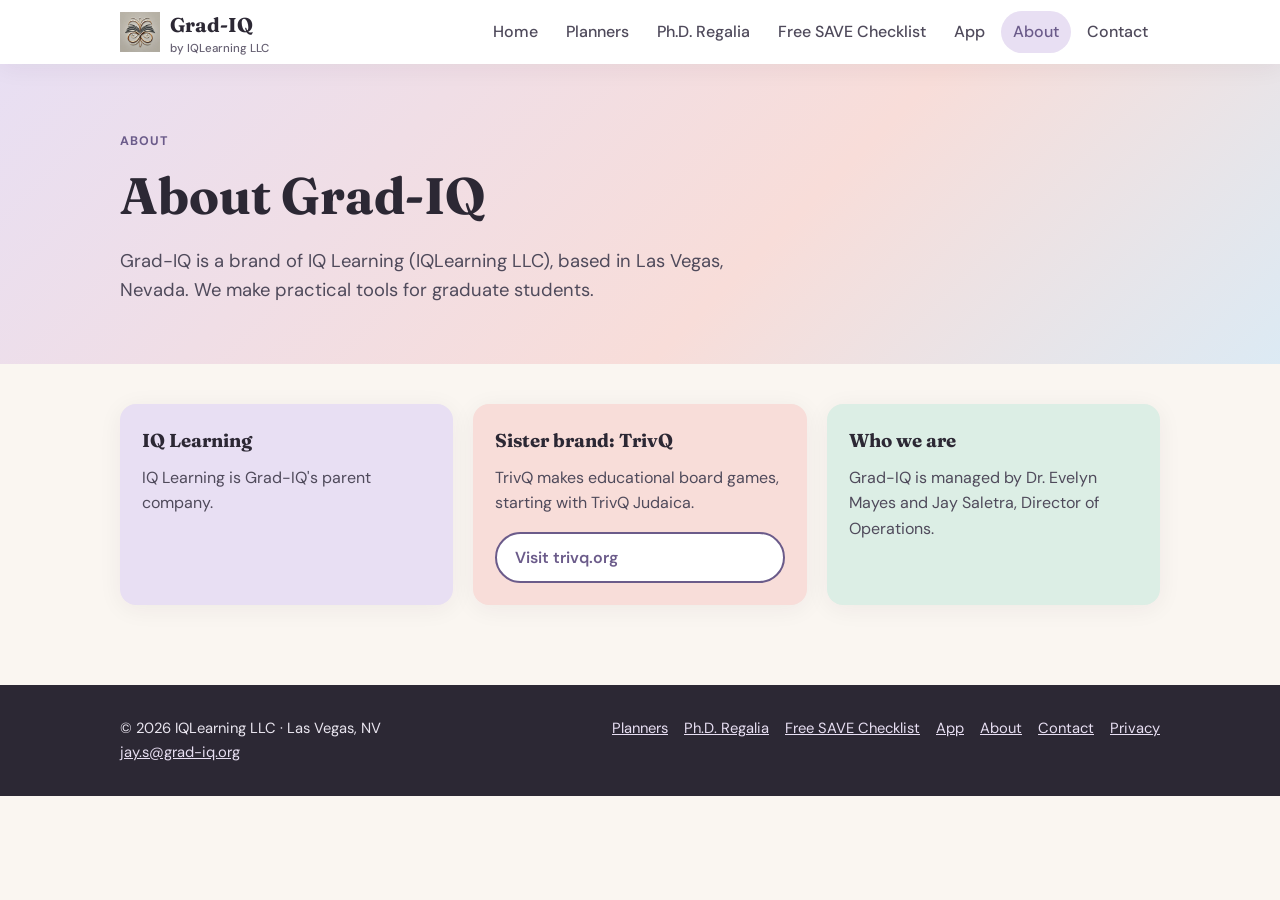
==== about.html @ cc01a392 "grad-iq.org site preview" ====
<!doctype html><html lang="en"><head><meta charset="utf-8"><meta name="viewport" content="width=device-width,initial-scale=1">
<title>About · Grad-IQ</title><meta name="description" content="About Grad-IQ and IQ Learning."><link rel="icon" href="assets/img/favicon.svg"><link rel="stylesheet" href="assets/site.css"></head><body>
<header><div class="wrap bar"><a class="brand" href="index.html"><img src="assets/img/iq-learning-logo.png" alt="IQ Learning logo"><span>Grad-IQ<small>by IQLearning LLC</small></span></a>
<button class="menu" aria-expanded="false" aria-controls="nav">Menu</button><nav id="nav" aria-label="Main"><ul><li><a href="index.html">Home</a></li><li><a href="planners.html">Planners</a></li><li><a href="regalia.html">Ph.D. Regalia</a></li><li><a href="save-checklist.html">Free SAVE Checklist</a></li><li><a href="app.html">App</a></li><li><a href="about.html" aria-current="page">About</a></li><li><a href="contact.html">Contact</a></li></ul></nav></div></header>
<main><div class="hero"><div class="wrap"><p class="eyebrow">About</p><h1>About Grad-IQ</h1><p class="lede">Grad-IQ is a brand of IQ Learning (IQLearning LLC), based in Las Vegas, Nevada. We make practical tools for graduate students.</p></div></div>
<section><div class="wrap grid"><div class="card tint4"><h3>IQ Learning</h3><p>IQ Learning is Grad-IQ's parent company.</p></div>
<div class="card tint3"><h3>Sister brand: TrivQ</h3><p>TrivQ makes educational board games, starting with TrivQ Judaica.</p><div class="spacer"></div><a class="btn" href="https://trivq.org" target="_blank" rel="noopener">Visit trivq.org</a></div>
<div class="card tint1"><h3>Who we are</h3><p>Grad-IQ is managed by Dr. Evelyn Mayes and Jay Saletra, Director of Operations.</p></div></div></section></main>
<footer><div class="wrap cols"><div>© 2026 IQLearning LLC · Las Vegas, NV<br><a href="mailto:jay.s@grad-iq.org">jay.s@grad-iq.org</a></div>
<ul><li><a href="planners.html">Planners</a></li><li><a href="regalia.html">Ph.D. Regalia</a></li><li><a href="save-checklist.html">Free SAVE Checklist</a></li><li><a href="app.html">App</a></li><li><a href="about.html">About</a></li><li><a href="contact.html">Contact</a></li><li><a href="privacy.html">Privacy</a></li></ul></div></footer>
<script src="assets/config.js"></script><script src="assets/site.js"></script></body></html>
---- assets/site.css ----
@font-face{font-family:"DM Sans";src:url("fonts/dmsans.woff2") format("woff2");font-weight:400 700;font-display:swap}
@font-face{font-family:"Fraunces";src:url("fonts/fraunces.woff2") format("woff2");font-weight:500 700;font-display:swap}
:root{--cream:#faf6f1;--cream-deep:#f3ebe3;--blush-soft:#f8ddd9;--lavender-soft:#e8dff3;--mint-soft:#dceee5;--sky-soft:#dceaf4;--ink:#2c2834;--ink-soft:#4f4a5b;--muted:#676173;--plum:#6b5b8a;--plum-2:#8a6fa8;--gold:#b8892b;--shadow:0 4px 24px rgba(44,40,52,.06);--shadow-lg:0 12px 40px rgba(44,40,52,.1);--r:16px;--font:"DM Sans",system-ui,sans-serif;--display:"Fraunces",Georgia,serif}
*{box-sizing:border-box}body{margin:0;background:var(--cream);color:var(--ink);font:16px/1.6 var(--font)}
a{color:var(--plum)}img{max-width:100%;display:block}
.wrap{max-width:1080px;margin:0 auto;padding:0 20px}
h1,h2,h3{font-family:var(--display);line-height:1.2;margin:.2em 0 .4em}h1{font-size:clamp(2rem,6vw,3.2rem)}h2{font-size:clamp(1.5rem,4vw,2.1rem)}
header{background:#fff;box-shadow:var(--shadow);position:sticky;top:0;z-index:10}
.bar{display:flex;align-items:center;justify-content:space-between;gap:12px;min-height:64px}
.brand{display:flex;align-items:center;gap:10px;text-decoration:none;color:var(--ink);font-family:var(--display);font-weight:700;font-size:1.25rem}
.brand img{height:40px;width:auto}.brand small{display:block;font:500 .72rem var(--font);color:var(--muted)}
nav ul{list-style:none;margin:0;padding:0;display:flex;gap:4px;flex-wrap:wrap}
nav a{display:block;padding:8px 12px;border-radius:999px;text-decoration:none;color:var(--ink-soft);font-weight:500}
nav a:hover,nav a[aria-current]{background:var(--lavender-soft);color:var(--plum)}
.menu{display:none;background:none;border:1px solid var(--cream-deep);border-radius:10px;padding:8px 12px;font:600 1rem var(--font);color:var(--ink)}
@media(max-width:860px){.menu{display:block}nav{display:none;position:absolute;left:0;right:0;top:64px;background:#fff;box-shadow:var(--shadow-lg);padding:8px 16px 16px}nav.open{display:block}nav ul{flex-direction:column}}
.hero{padding:56px 0 40px;background:linear-gradient(135deg,var(--lavender-soft),var(--blush-soft) 60%,var(--sky-soft))}
.eyebrow{text-transform:uppercase;letter-spacing:.08em;font-size:.78rem;font-weight:700;color:var(--plum)}
.lede{font-size:1.15rem;color:var(--ink-soft);max-width:640px}
section{padding:40px 0}
.grid{display:grid;gap:20px;grid-template-columns:repeat(auto-fill,minmax(260px,1fr))}
.card{background:#fff;border-radius:var(--r);box-shadow:var(--shadow);padding:22px;display:flex;flex-direction:column}
.card.tint1{background:var(--mint-soft)}.card.tint2{background:var(--sky-soft)}.card.tint3{background:var(--blush-soft)}.card.tint4{background:var(--lavender-soft)}
.card p{color:var(--ink-soft);margin:.3em 0 1em}.card .spacer{flex:1}
.shot{border-radius:12px;background:var(--cream-deep);aspect-ratio:3/4;object-fit:cover;object-position:top;width:100%;margin-bottom:14px}
.price{font-family:var(--display);font-size:1.6rem;font-weight:700}
.btns{display:flex;flex-wrap:wrap;gap:10px}
.btn{display:inline-block;padding:11px 18px;border-radius:999px;font-weight:600;text-decoration:none;border:2px solid var(--plum);color:var(--plum);background:#fff}
.btn.primary{background:var(--plum);color:#fff}.btn.primary:hover{background:var(--plum-2)}
.btn.disabled{border-color:#cfc8d8;color:var(--muted);background:var(--cream-deep);cursor:not-allowed}
.note{font-size:.88rem;color:var(--muted)}
.split{display:grid;gap:28px;grid-template-columns:1fr}@media(min-width:800px){.split{grid-template-columns:1.2fr .8fr;align-items:center}}
.prose{max-width:760px}.prose h2{font-size:1.35rem;margin-top:1.6em}
.tag{display:inline-block;background:var(--cream-deep);border-radius:999px;padding:3px 10px;font-size:.8rem;font-weight:600;color:var(--ink-soft)}
footer{background:var(--ink);color:#e9e5ef;padding:32px 0;margin-top:40px;font-size:.92rem}footer a{color:#e8dff3}
footer .cols{display:flex;flex-wrap:wrap;gap:16px 28px;justify-content:space-between}footer ul{list-style:none;padding:0;margin:0;display:flex;flex-wrap:wrap;gap:6px 16px}
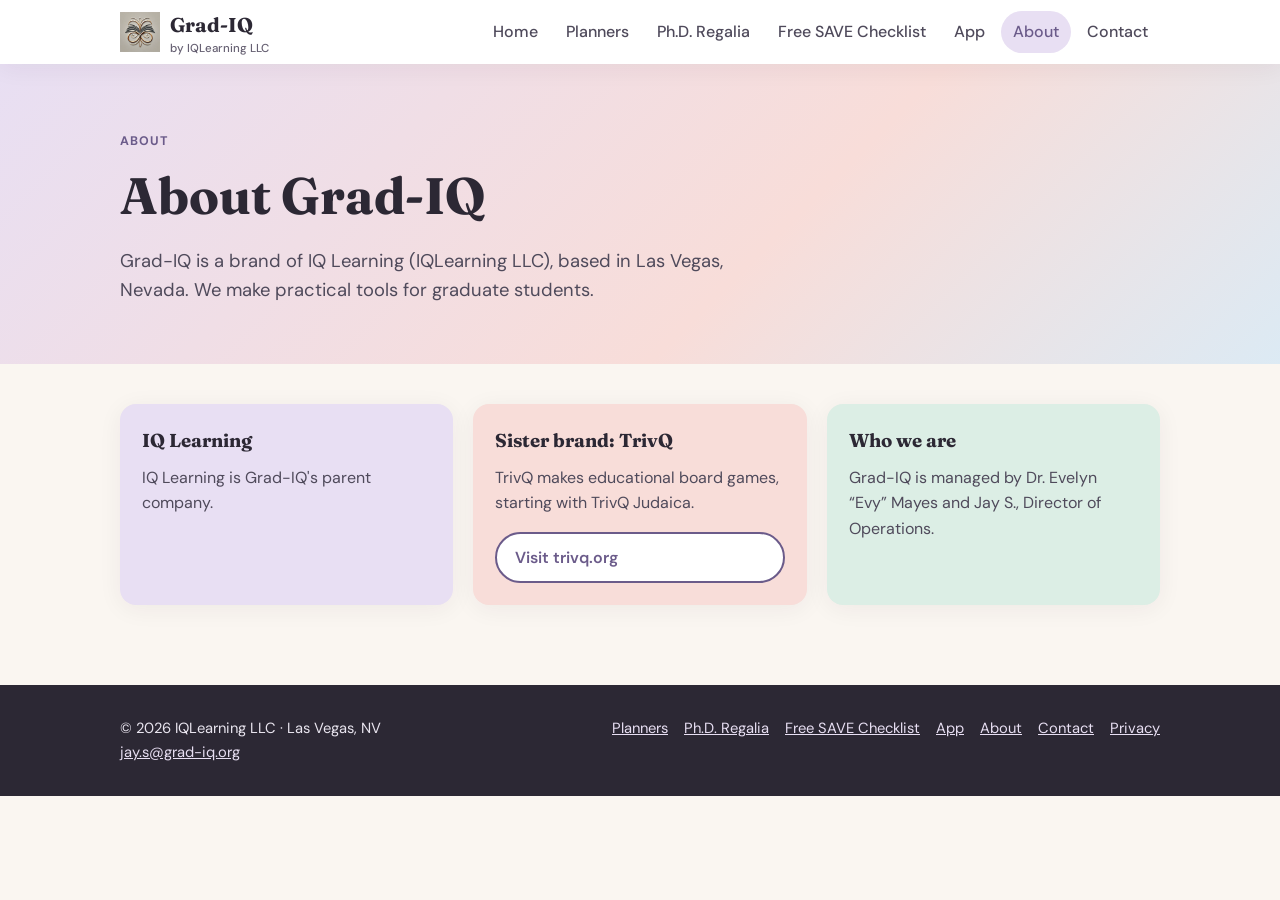
==== commit 6b1f1938: "About: Jay S., Evy" ====
--- a/about.html
+++ b/about.html
@@ -5,7 +5,7 @@
 <main><div class="hero"><div class="wrap"><p class="eyebrow">About</p><h1>About Grad-IQ</h1><p class="lede">Grad-IQ is a brand of IQ Learning (IQLearning LLC), based in Las Vegas, Nevada. We make practical tools for graduate students.</p></div></div>
 <section><div class="wrap grid"><div class="card tint4"><h3>IQ Learning</h3><p>IQ Learning is Grad-IQ's parent company.</p></div>
 <div class="card tint3"><h3>Sister brand: TrivQ</h3><p>TrivQ makes educational board games, starting with TrivQ Judaica.</p><div class="spacer"></div><a class="btn" href="https://trivq.org" target="_blank" rel="noopener">Visit trivq.org</a></div>
-<div class="card tint1"><h3>Who we are</h3><p>Grad-IQ is managed by Dr. Evelyn Mayes and Jay Saletra, Director of Operations.</p></div></div></section></main>
+<div class="card tint1"><h3>Who we are</h3><p>Grad-IQ is managed by Dr. Evelyn &ldquo;Evy&rdquo; Mayes and Jay S., Director of Operations.</p></div></div></section></main>
 <footer><div class="wrap cols"><div>© 2026 IQLearning LLC · Las Vegas, NV<br><a href="mailto:jay.s@grad-iq.org">jay.s@grad-iq.org</a></div>
 <ul><li><a href="planners.html">Planners</a></li><li><a href="regalia.html">Ph.D. Regalia</a></li><li><a href="save-checklist.html">Free SAVE Checklist</a></li><li><a href="app.html">App</a></li><li><a href="about.html">About</a></li><li><a href="contact.html">Contact</a></li><li><a href="privacy.html">Privacy</a></li></ul></div></footer>
 <script src="assets/config.js"></script><script src="assets/site.js"></script></body></html>
